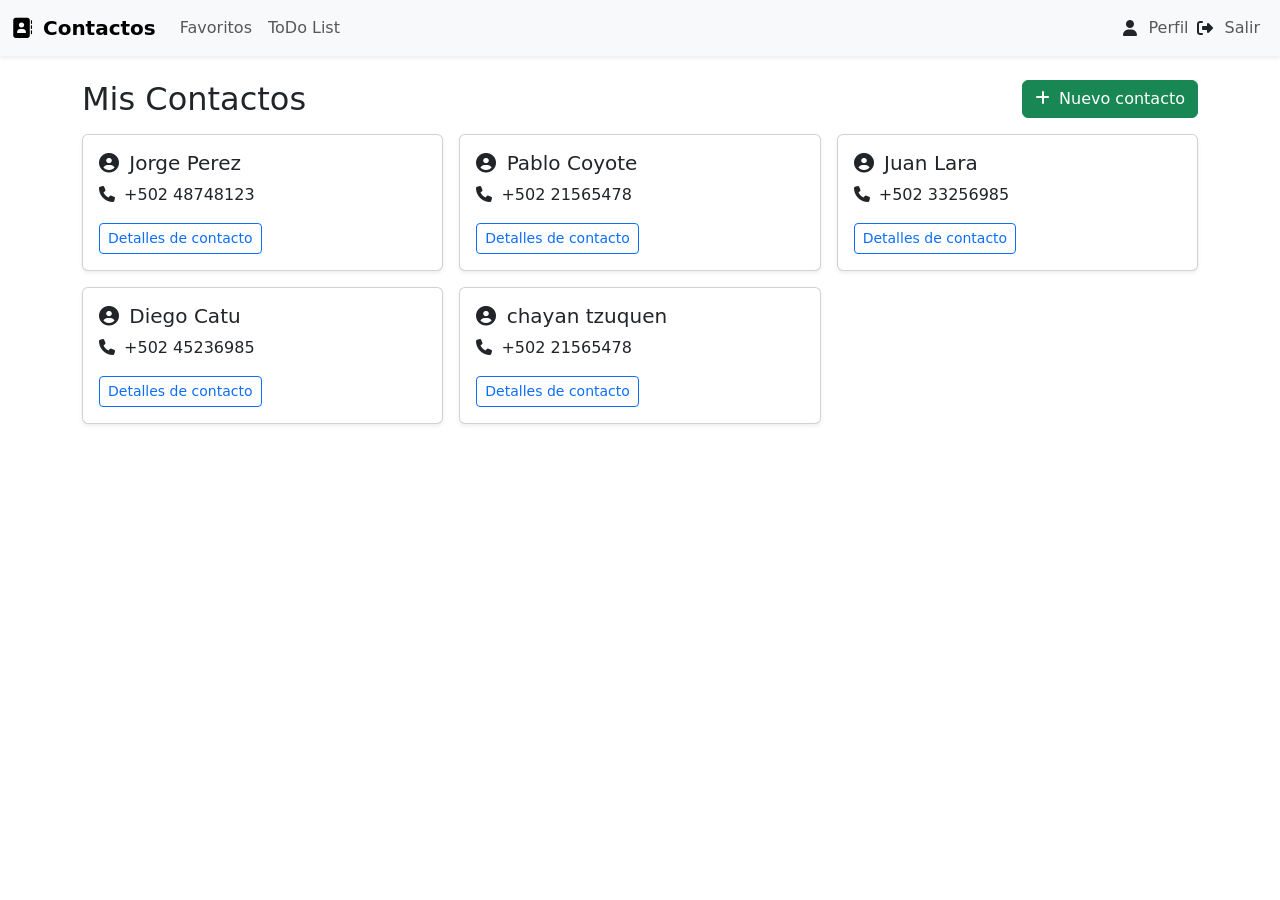
==== html/contactos.html @ 411fa8cc "feat: se agrego un modal para registrar un nuevo contacto" ====
<!DOCTYPE html>
<html lang="es">
<head>
    <meta charset="UTF-8">
    <meta name="viewport" content="width=device-width, initial-scale=1.0">

    <link href="https://cdn.jsdelivr.net/npm/bootstrap@5.0.2/dist/css/bootstrap.min.css" rel="stylesheet">
    <link rel="stylesheet" href="https://cdnjs.cloudflare.com/ajax/libs/font-awesome/6.5.1/css/all.min.css">

    <title>Contactos - Agenda</title>
</head>
<body>

<nav class="navbar navbar-expand-lg navbar-light bg-light shadow-sm">
    <div class="container-fluid">
        <a class="navbar-brand fw-bold" href="contactos.html">
            <i class="fas fa-address-book me-1"></i> Contactos
        </a>

        <button class="navbar-toggler" type="button" data-bs-toggle="collapse" data-bs-target="#navbarNav">
            <span class="navbar-toggler-icon"></span>
        </button>

        <div class="collapse navbar-collapse" id="navbarNav">
            <ul class="navbar-nav">
                <li class="nav-item">
                    <a class="nav-link" href="#">Favoritos</a>
                </li>
                <li class="nav-item">
                    <a class="nav-link" href="#">ToDo List</a>
                </li>
            </ul>

            <ul class="navbar-nav ms-auto">
                <li class="nav-item d-flex align-items-center">
                    <i class="fas fa-user me-1"></i>
                    <a class="nav-link" href="#">Perfil</a>
                </li>
                <li class="nav-item d-flex align-items-center">
                    <i class="fas fa-sign-out-alt me-1"></i>
                    <a class="nav-link" href="../index.html">Salir</a>
                </li>
            </ul>
        </div>
    </div>
</nav>

<!-- Modal -->
<div class="modal fade" id="staticBackdrop" data-bs-backdrop="static" data-bs-keyboard="false" tabindex="-1" aria-labelledby="staticBackdropLabel" aria-hidden="true">
  <div class="modal-dialog">
    <div class="modal-content">
      <div class="modal-header">
        <h5 class="modal-title" id="staticBackdropLabel">Nuevo Contacto</h5>
        <button type="button" class="btn-close" data-bs-dismiss="modal" aria-label="Close"></button>
      </div>
      <div class="modal-body">
        <div class="form-floating mb-3">
            <input type="tel" class="form-control" id="floatingInput" required>
            <label for="floatingInput">Nombre</label>
            </div>
            <div class="form-floating">
            <input type="number" class="form-control" id="floatingPassword" required>
            <label for="floatingPassword">Numero Telefonico</label>
        </div>
      </div>
      <div class="modal-footer">
        <button type="button" class="btn btn-secondary" data-bs-dismiss="modal">Cerrar</button>
        <button type="button" class="btn btn-primary" data-bs-dismiss="modal">Agregar</button>
      </div>
    </div>
  </div>
</div>

<!-- CONTACTOS -->
<div class="container mt-4">

    <div class="d-flex justify-content-between align-items-center mb-3">
        <h2 class="mb-0">Mis Contactos</h2>
        <button type="button" class="btn btn-success" data-bs-toggle="modal" data-bs-target="#staticBackdrop">
            <i class="fas fa-plus me-1"></i> Nuevo contacto
        </button>
    </div>

    <div class="row g-3">

        <!-- Contacto -->
        <div class="col-md-6 col-lg-4">
            <div class="card h-100 shadow-sm">
                <div class="card-body">
                    <h5 class="card-title">
                        <i class="fas fa-user-circle me-1"></i> Jorge Perez
                    </h5>
                    <p class="card-text">
                        <i class="fas fa-phone me-1"></i> +502 48748123
                    </p>
                    <a href="#" class="btn btn-outline-primary btn-sm">
                        Detalles de contacto
                    </a>
                </div>
            </div>
        </div>

        <div class="col-md-6 col-lg-4">
            <div class="card h-100 shadow-sm">
                <div class="card-body">
                    <h5 class="card-title">
                        <i class="fas fa-user-circle me-1"></i> Pablo Coyote
                    </h5>
                    <p class="card-text">
                        <i class="fas fa-phone me-1"></i> +502 21565478
                    </p>
                    <a href="#" class="btn btn-outline-primary btn-sm">
                        Detalles de contacto
                    </a>
                </div>
            </div>
        </div>

        <div class="col-md-6 col-lg-4">
            <div class="card h-100 shadow-sm">
                <div class="card-body">
                    <h5 class="card-title">
                        <i class="fas fa-user-circle me-1"></i> Juan Lara
                    </h5>
                    <p class="card-text">
                        <i class="fas fa-phone me-1"></i> +502 33256985
                    </p>
                    <a href="#" class="btn btn-outline-primary btn-sm">
                        Detalles de contacto
                    </a>
                </div>
            </div>
        </div>

        <div class="col-md-6 col-lg-4">
            <div class="card h-100 shadow-sm">
                <div class="card-body">
                    <h5 class="card-title">
                        <i class="fas fa-user-circle me-1"></i> Diego Catu
                    </h5>
                    <p class="card-text">
                        <i class="fas fa-phone me-1"></i> +502 45236985
                    </p>
                    <a href="#" class="btn btn-outline-primary btn-sm">
                        Detalles de contacto
                    </a>
                </div>
            </div>
        </div>

        <div class="col-md-6 col-lg-4">
            <div class="card h-100 shadow-sm">
                <div class="card-body">
                    <h5 class="card-title">
                        <i class="fas fa-user-circle me-1"></i> chayan tzuquen
                    </h5>
                    <p class="card-text">
                        <i class="fas fa-phone me-1"></i> +502 21565478
                    </p>
                    <a href="#" class="btn btn-outline-primary btn-sm">
                        Detalles de contacto
                    </a>
                </div>
            </div>
        </div>
    </div>
</div>  

<script src="https://cdn.jsdelivr.net/npm/bootstrap@5.0.2/dist/js/bootstrap.bundle.min.js"></script>
</body>
</html>
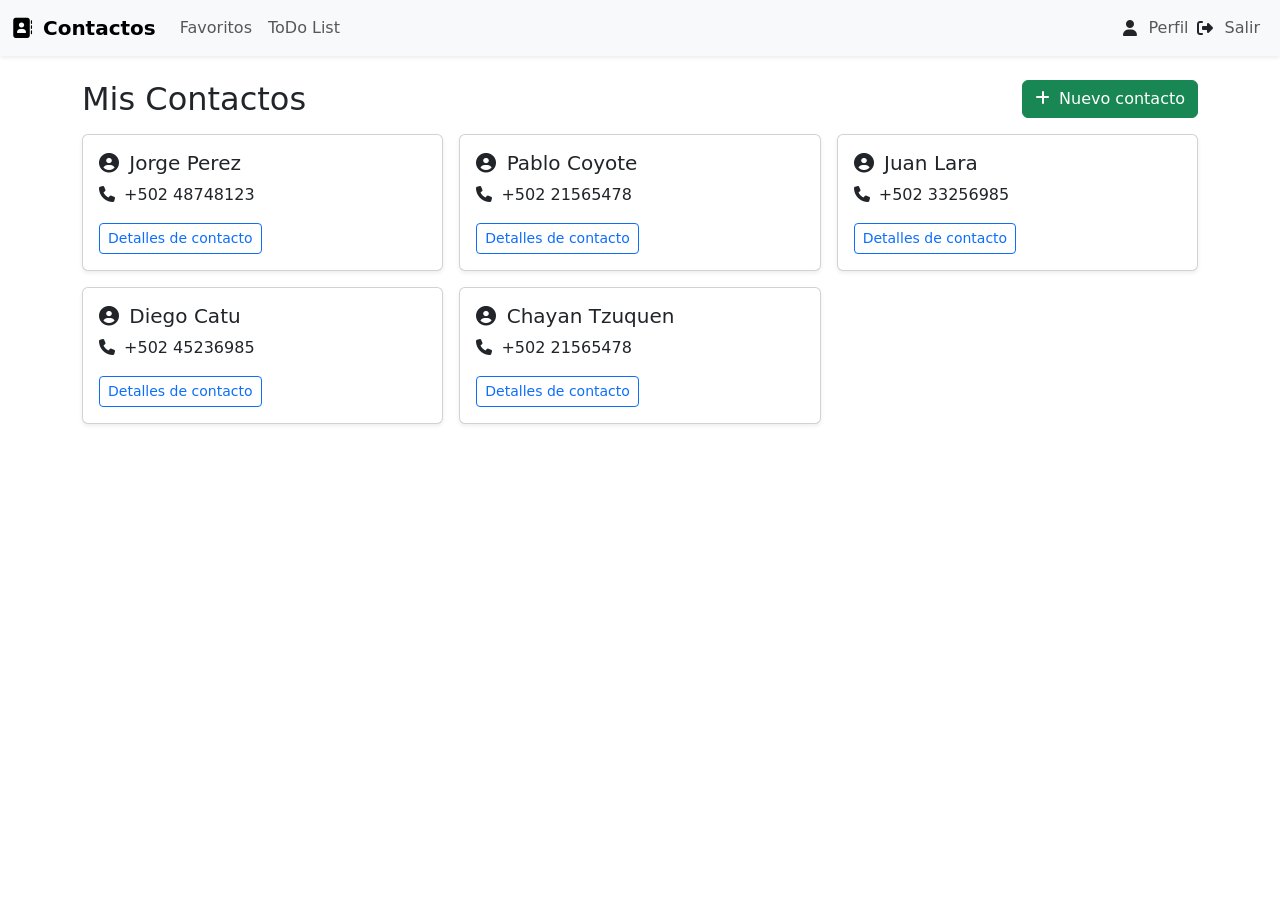
==== commit 6800f41a: "fix: actualiza href de enlaces de contacto" ====
--- a/html/contactos.html
+++ b/html/contactos.html
@@ -93,7 +93,8 @@
                     <p class="card-text">
                         <i class="fas fa-phone me-1"></i> +502 48748123
                     </p>
-                    <a href="#" class="btn btn-outline-primary btn-sm">
+                    <a href="detalle-contacto.html?nombre=Jorge Perez&telefono=+50248748123" 
+                        class="btn btn-outline-primary btn-sm">
                         Detalles de contacto
                     </a>
                 </div>
@@ -109,7 +110,8 @@
                     <p class="card-text">
                         <i class="fas fa-phone me-1"></i> +502 21565478
                     </p>
-                    <a href="#" class="btn btn-outline-primary btn-sm">
+                    <a href="detalle.html?nombre=Pablo Coyote&telefono=+50221565478"
+                    class="btn btn-outline-primary btn-sm">
                         Detalles de contacto
                     </a>
                 </div>
@@ -125,7 +127,8 @@
                     <p class="card-text">
                         <i class="fas fa-phone me-1"></i> +502 33256985
                     </p>
-                    <a href="#" class="btn btn-outline-primary btn-sm">
+                    <a href="detalle.html?nombre=Juan Lara&telefono=+50233256985"
+                    class="btn btn-outline-primary btn-sm">
                         Detalles de contacto
                     </a>
                 </div>
@@ -141,7 +144,8 @@
                     <p class="card-text">
                         <i class="fas fa-phone me-1"></i> +502 45236985
                     </p>
-                    <a href="#" class="btn btn-outline-primary btn-sm">
+                    <a href="detalle.html?nombre=Diego Catu&telefono=+50245236985"
+                    class="btn btn-outline-primary btn-sm">
                         Detalles de contacto
                     </a>
                 </div>
@@ -152,12 +156,13 @@
             <div class="card h-100 shadow-sm">
                 <div class="card-body">
                     <h5 class="card-title">
-                        <i class="fas fa-user-circle me-1"></i> chayan tzuquen
+                        <i class="fas fa-user-circle me-1"></i> Chayan Tzuquen
                     </h5>
                     <p class="card-text">
                         <i class="fas fa-phone me-1"></i> +502 21565478
                     </p>
-                    <a href="#" class="btn btn-outline-primary btn-sm">
+                    <a href="detalle.html?nombre=Chayan Tzuquen&telefono=+50221565478"
+                    class="btn btn-outline-primary btn-sm">
                         Detalles de contacto
                     </a>
                 </div>
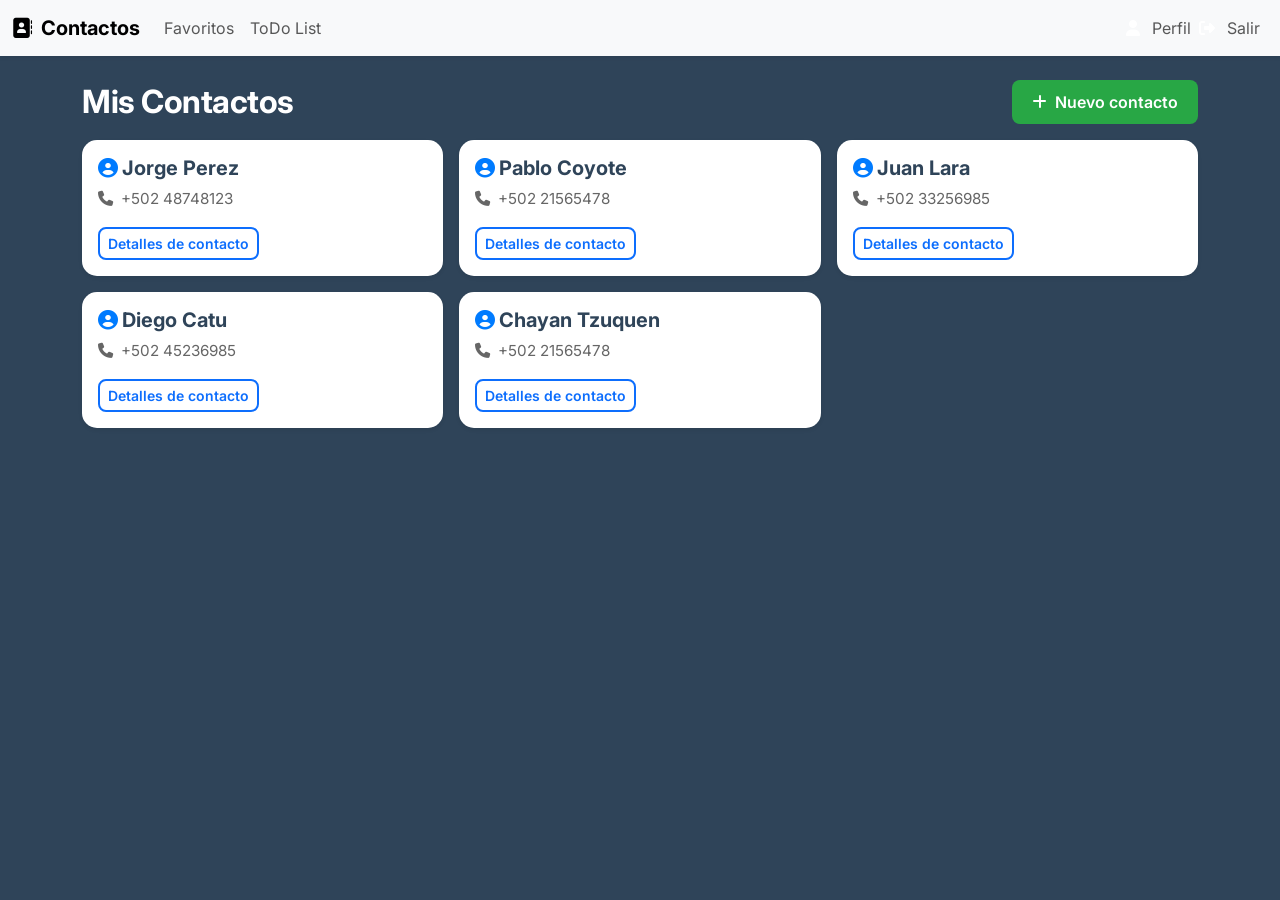
==== commit a8ae3bcf: "feat: mejora de la interfaz de contactos con css" ====
--- a/html/contactos.html
+++ b/html/contactos.html
@@ -6,6 +6,8 @@
 
     <link href="https://cdn.jsdelivr.net/npm/bootstrap@5.0.2/dist/css/bootstrap.min.css" rel="stylesheet">
     <link rel="stylesheet" href="https://cdnjs.cloudflare.com/ajax/libs/font-awesome/6.5.1/css/all.min.css">
+
+    <link rel="stylesheet" href="../css/contactos.css">
 
     <title>Contactos - Agenda</title>
 </head>
@@ -24,7 +26,7 @@
         <div class="collapse navbar-collapse" id="navbarNav">
             <ul class="navbar-nav">
                 <li class="nav-item">
-                    <a class="nav-link" href="#">Favoritos</a>
+                    <a class="nav-link" href="favoritos.html">Favoritos</a>
                 </li>
                 <li class="nav-item">
                     <a class="nav-link" href="#">ToDo List</a>
@@ -34,7 +36,7 @@
             <ul class="navbar-nav ms-auto">
                 <li class="nav-item d-flex align-items-center">
                     <i class="fas fa-user me-1"></i>
-                    <a class="nav-link" href="#">Perfil</a>
+                    <a class="nav-link" href="perfil.html">Perfil</a>
                 </li>
                 <li class="nav-item d-flex align-items-center">
                     <i class="fas fa-sign-out-alt me-1"></i>
@@ -110,7 +112,7 @@
                     <p class="card-text">
                         <i class="fas fa-phone me-1"></i> +502 21565478
                     </p>
-                    <a href="detalle.html?nombre=Pablo Coyote&telefono=+50221565478"
+                    <a href="detalle-contacto.html?nombre=Pablo Coyote&telefono=+50221565478"
                     class="btn btn-outline-primary btn-sm">
                         Detalles de contacto
                     </a>
@@ -127,7 +129,7 @@
                     <p class="card-text">
                         <i class="fas fa-phone me-1"></i> +502 33256985
                     </p>
-                    <a href="detalle.html?nombre=Juan Lara&telefono=+50233256985"
+                    <a href="detalle-contacto.html?nombre=Juan Lara&telefono=+50233256985"
                     class="btn btn-outline-primary btn-sm">
                         Detalles de contacto
                     </a>
@@ -144,7 +146,7 @@
                     <p class="card-text">
                         <i class="fas fa-phone me-1"></i> +502 45236985
                     </p>
-                    <a href="detalle.html?nombre=Diego Catu&telefono=+50245236985"
+                    <a href="detalle-contacto.html?nombre=Diego Catu&telefono=+50245236985"
                     class="btn btn-outline-primary btn-sm">
                         Detalles de contacto
                     </a>
@@ -161,7 +163,7 @@
                     <p class="card-text">
                         <i class="fas fa-phone me-1"></i> +502 21565478
                     </p>
-                    <a href="detalle.html?nombre=Chayan Tzuquen&telefono=+50221565478"
+                    <a href="detalle-contacto.html?nombre=Chayan Tzuquen&telefono=+50221565478"
                     class="btn btn-outline-primary btn-sm">
                         Detalles de contacto
                     </a>
--- a/css/contactos.css
+++ b/css/contactos.css
@@ -0,0 +1,76 @@
+@import url('https://fonts.googleapis.com/css2?family=Inter:wght@400;600;700&display=swap');
+
+body {
+    font-family: 'Inter', sans-serif;
+    background-color: #2f4459;
+    color: #ffffff;
+}
+
+h2 {
+    font-weight: 700;
+    color: #ffffff;
+    letter-spacing: -0.5px;
+}
+
+.card {
+    background-color: #ffffff;
+    border: none;
+    border-radius: 15px;
+    transition: all 0.3s ease;
+}
+
+.card:hover {
+    transform: translateY(-5px);
+    box-shadow: 0 10px 20px rgba(0, 0, 0, 0.3) !important;
+}
+
+.card-title {
+    color: #2f4459;
+    font-weight: 700;
+    display: flex;
+    align-items: center;
+}
+
+.card-title i {
+    color: #007bff;
+}
+
+.card-text {
+    color: #666;
+    font-size: 0.95rem;
+}
+
+.btn-outline-primary {
+    border-radius: 8px;
+    font-weight: 600;
+    border-width: 2px;
+}
+
+.btn-success {
+    background-color: #28a745;
+    border: none;
+    border-radius: 8px;
+    padding: 10px 20px;
+    font-weight: 600;
+}
+
+.modal-content {
+    border-radius: 20px;
+    border: none;
+    overflow: hidden;
+}
+
+.modal-header {
+    background-color: #f8f9fa;
+    border-bottom: 1px solid #eee;
+    color: #2f4459;
+}
+
+.modal-title {
+    font-weight: 700;
+}
+
+.form-control:focus {
+    box-shadow: none;
+    border-color: #007bff;
+}
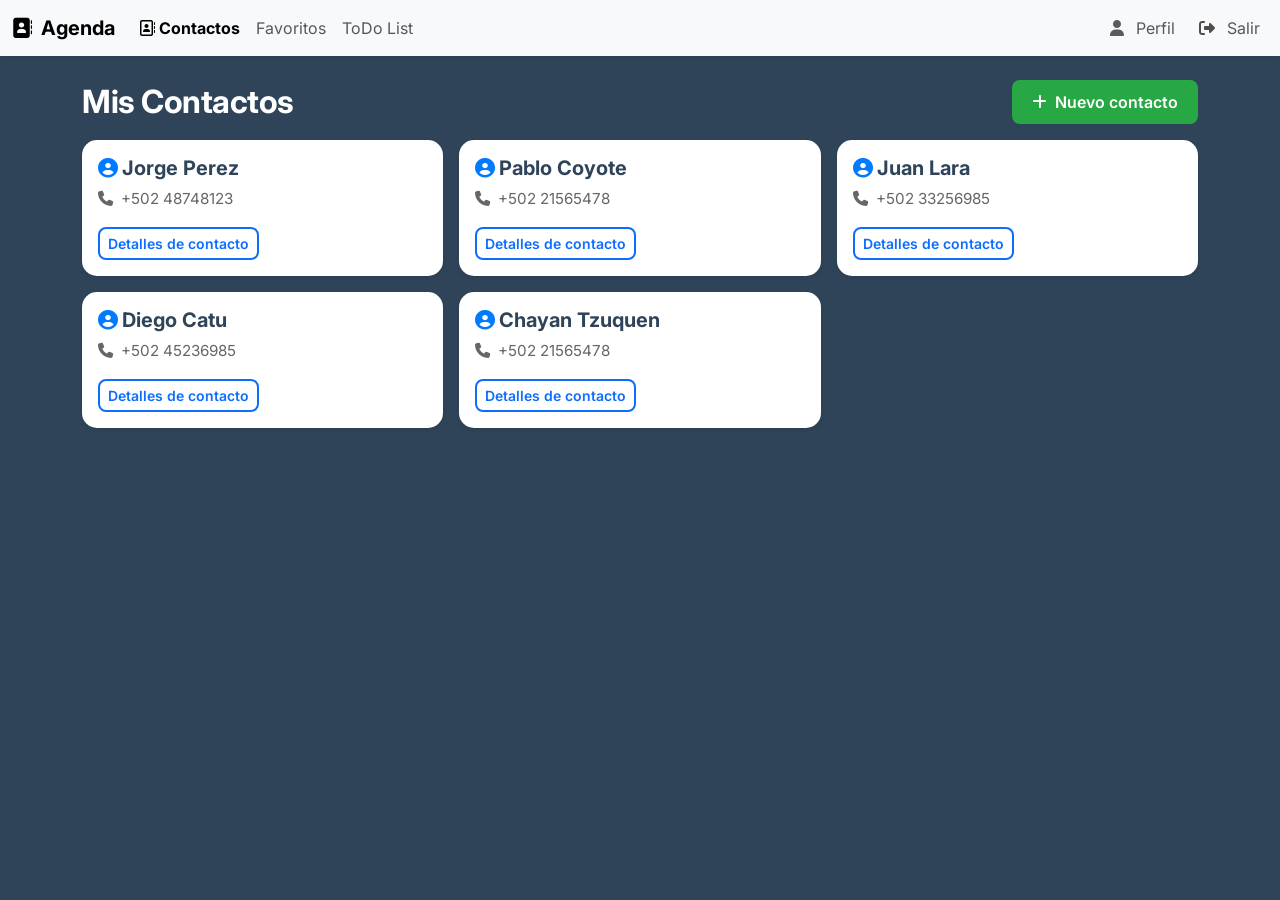
==== commit 303a9bda: "feat: se mejoro el navbar haciendo mas entendible" ====
--- a/html/contactos.html
+++ b/html/contactos.html
@@ -16,7 +16,7 @@
 <nav class="navbar navbar-expand-lg navbar-light bg-light shadow-sm">
     <div class="container-fluid">
         <a class="navbar-brand fw-bold" href="contactos.html">
-            <i class="fas fa-address-book me-1"></i> Contactos
+            <i class="fas fa-address-book me-1"></i> Agenda
         </a>
 
         <button class="navbar-toggler" type="button" data-bs-toggle="collapse" data-bs-target="#navbarNav">
@@ -26,20 +26,27 @@
         <div class="collapse navbar-collapse" id="navbarNav">
             <ul class="navbar-nav">
                 <li class="nav-item">
+                    <a class="nav-link  active fw-bold" href="contactos.html">
+                        <i class="far fa-address-book"></i>
+                        Contactos</a>
+                </li>
+                <li class="nav-item">
                     <a class="nav-link" href="favoritos.html">Favoritos</a>
                 </li>
                 <li class="nav-item">
-                    <a class="nav-link" href="#">ToDo List</a>
+                    <a class="nav-link" href="ToDo-List.html">
+                        ToDo List
+                    </a>
                 </li>
             </ul>
 
             <ul class="navbar-nav ms-auto">
                 <li class="nav-item d-flex align-items-center">
-                    <i class="fas fa-user me-1"></i>
+                    <i class="fas fa-user me-1 text-muted"></i>
                     <a class="nav-link" href="perfil.html">Perfil</a>
                 </li>
-                <li class="nav-item d-flex align-items-center">
-                    <i class="fas fa-sign-out-alt me-1"></i>
+                <li class="nav-item d-flex align-items-center ms-lg-3">
+                    <i class="fas fa-sign-out-alt me-1 "></i>
                     <a class="nav-link" href="../index.html">Salir</a>
                 </li>
             </ul>
--- a/css/contactos.css
+++ b/css/contactos.css
@@ -73,4 +73,8 @@
 .form-control:focus {
     box-shadow: none;
     border-color: #007bff;
+}
+
+.fa-sign-out-alt {
+    color: #4e4e4e;
 }
